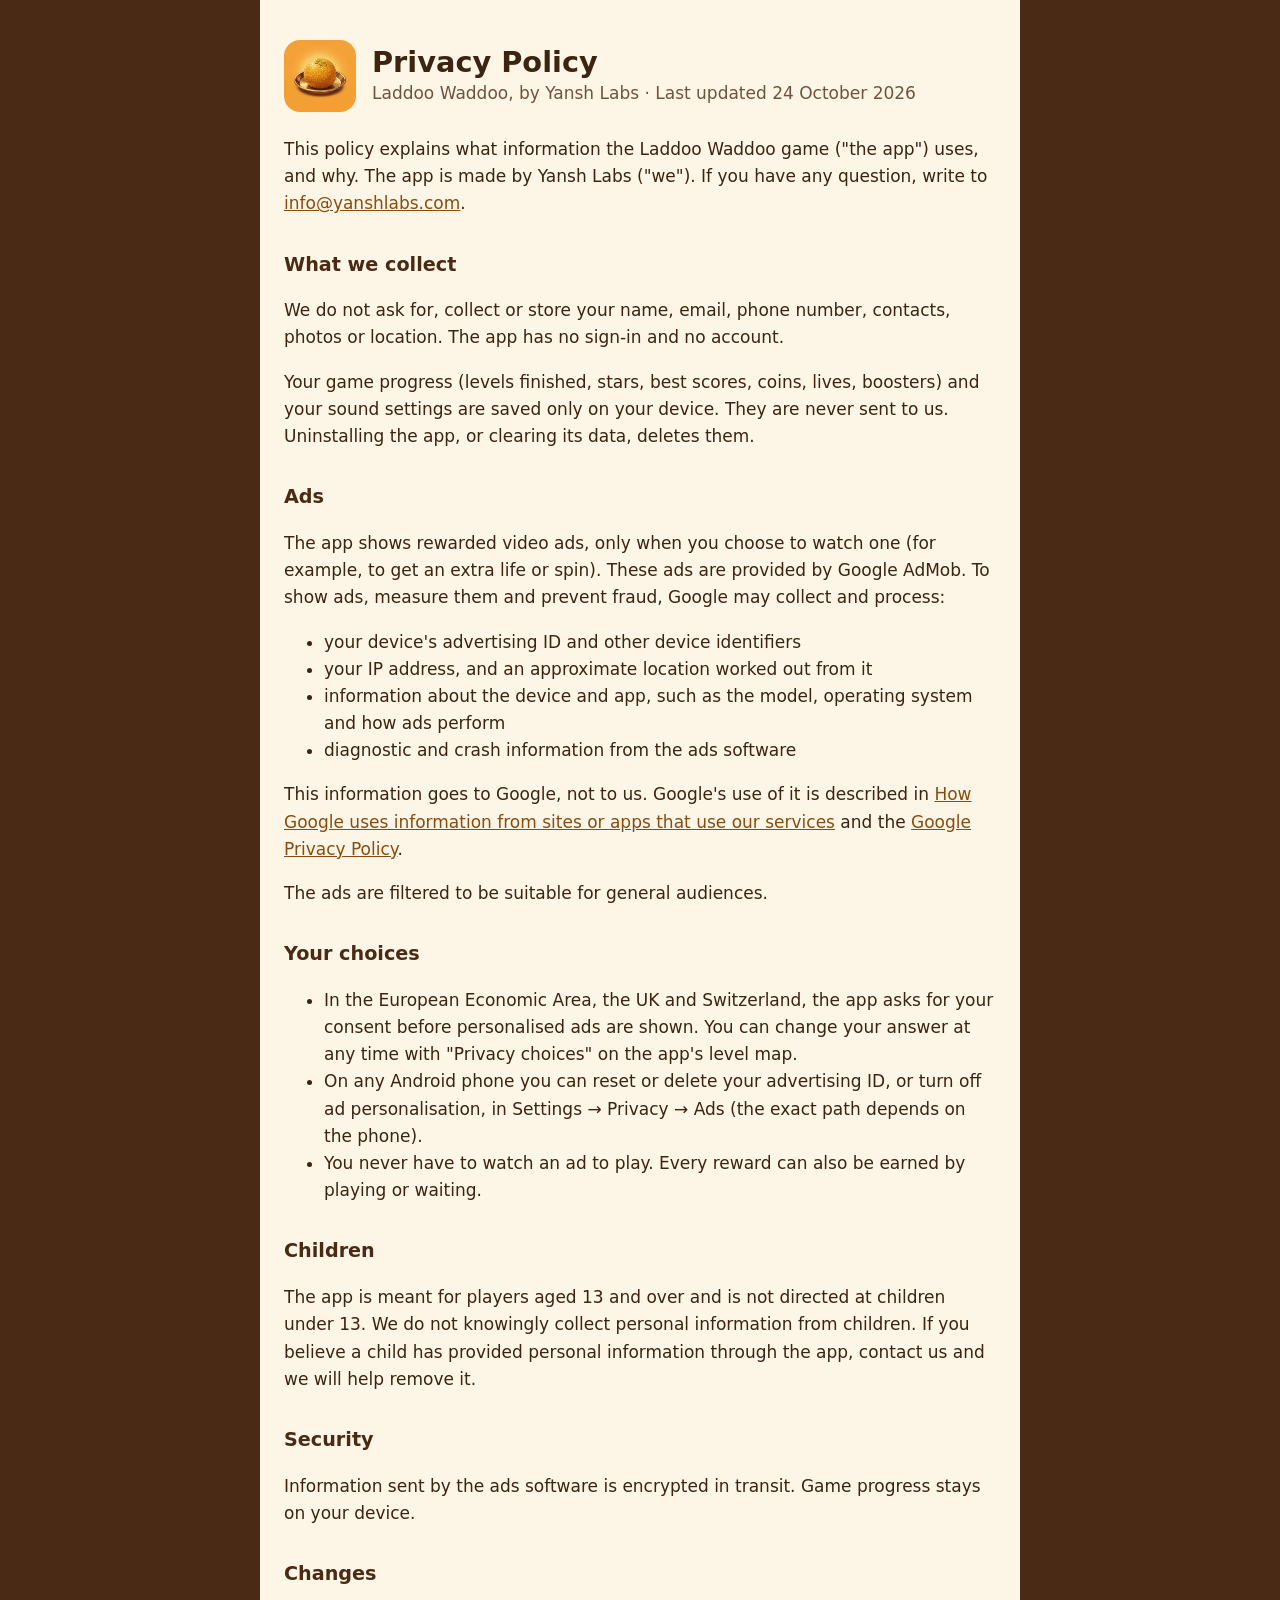
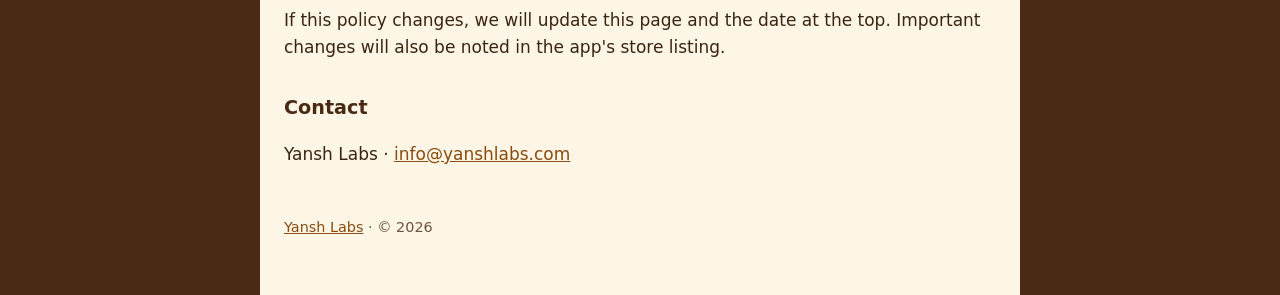
==== privacy.html @ 131f9add "Yansh Labs website: home, privacy policy, app-ads.txt Co-Authored-By: Claude Opus 5.5 <noreply@anthr" ====
<!doctype html>
<html lang="en">
  <head>
    <meta charset="utf-8" />
    <meta name="viewport" content="width=device-width, initial-scale=1" />
    <title>Privacy Policy · Laddoo Waddoo</title>
    <link rel="icon" href="laddoo-waddoo-icon.png" />
    <link rel="stylesheet" href="style.css" />
  </head>
  <body>
    <main>
      <header>
        <img src="laddoo-waddoo-icon.png" alt="" />
        <div>
          <h1>Privacy Policy</h1>
          <p class="sub">Laddoo Waddoo, by Yansh Labs · Last updated 24 October 2026</p>
        </div>
      </header>

      <p>
        This policy explains what information the Laddoo Waddoo game ("the app") uses, and why. The
        app is made by Yansh Labs ("we"). If you have any question, write to
        <a href="mailto:info@yanshlabs.com">info@yanshlabs.com</a>.
      </p>

      <h2>What we collect</h2>
      <p>
        We do not ask for, collect or store your name, email, phone number, contacts, photos or
        location. The app has no sign-in and no account.
      </p>
      <p>
        Your game progress (levels finished, stars, best scores, coins, lives, boosters) and your
        sound settings are saved only on your device. They are never sent to us. Uninstalling the
        app, or clearing its data, deletes them.
      </p>

      <h2>Ads</h2>
      <p>
        The app shows rewarded video ads, only when you choose to watch one (for example, to get an
        extra life or spin). These ads are provided by Google AdMob. To show ads, measure them and
        prevent fraud, Google may collect and process:
      </p>
      <ul>
        <li>your device's advertising ID and other device identifiers</li>
        <li>your IP address, and an approximate location worked out from it</li>
        <li>information about the device and app, such as the model, operating system and how ads perform</li>
        <li>diagnostic and crash information from the ads software</li>
      </ul>
      <p>
        This information goes to Google, not to us. Google's use of it is described in
        <a href="https://policies.google.com/technologies/partner-sites">How Google uses information from sites or apps that use our services</a>
        and the <a href="https://policies.google.com/privacy">Google Privacy Policy</a>.
      </p>
      <p>
        The ads are filtered to be suitable for general audiences.
      </p>

      <h2>Your choices</h2>
      <ul>
        <li>
          In the European Economic Area, the UK and Switzerland, the app asks for your consent
          before personalised ads are shown. You can change your answer at any time with
          "Privacy choices" on the app's level map.
        </li>
        <li>
          On any Android phone you can reset or delete your advertising ID, or turn off ad
          personalisation, in Settings → Privacy → Ads (the exact path depends on the phone).
        </li>
        <li>You never have to watch an ad to play. Every reward can also be earned by playing or waiting.</li>
      </ul>

      <h2>Children</h2>
      <p>
        The app is meant for players aged 13 and over and is not directed at children under 13. We
        do not knowingly collect personal information from children. If you believe a child has
        provided personal information through the app, contact us and we will help remove it.
      </p>

      <h2>Security</h2>
      <p>
        Information sent by the ads software is encrypted in transit. Game progress stays on your
        device.
      </p>

      <h2>Changes</h2>
      <p>
        If this policy changes, we will update this page and the date at the top. Important changes
        will also be noted in the app's store listing.
      </p>

      <h2>Contact</h2>
      <p>
        Yansh Labs · <a href="mailto:info@yanshlabs.com">info@yanshlabs.com</a>
      </p>

      <footer><a href="index.html">Yansh Labs</a> · © 2026</footer>
    </main>
  </body>
</html>
---- style.css ----
:root {
  --ink: #3b2412;
  --muted: #6e5440;
  --paper: #fdf6e6;
  --gold: #b8862b;
  --wood: #4a2a14;
}
* { box-sizing: border-box; }
body {
  margin: 0;
  font: 17px/1.6 system-ui, -apple-system, 'Segoe UI', Roboto, sans-serif;
  color: var(--ink);
  background: var(--wood);
}
main {
  max-width: 760px;
  margin: 0 auto;
  padding: 40px 24px 56px;
  background: var(--paper);
  min-height: 100vh;
}
header { display: flex; align-items: center; gap: 16px; margin-bottom: 24px; }
header img { width: 72px; height: 72px; border-radius: 16px; }
h1 { margin: 0; font-size: 1.8rem; line-height: 1.2; }
h2 { margin: 32px 0 8px; font-size: 1.2rem; color: var(--wood); }
a { color: #8a4b0e; }
.sub { margin: 0; color: var(--muted); }
.button {
  display: inline-block;
  padding: 12px 22px;
  border-radius: 999px;
  background: var(--gold);
  color: #fff;
  font-weight: 700;
  text-decoration: none;
}
footer { margin-top: 48px; font-size: 0.9rem; color: var(--muted); }
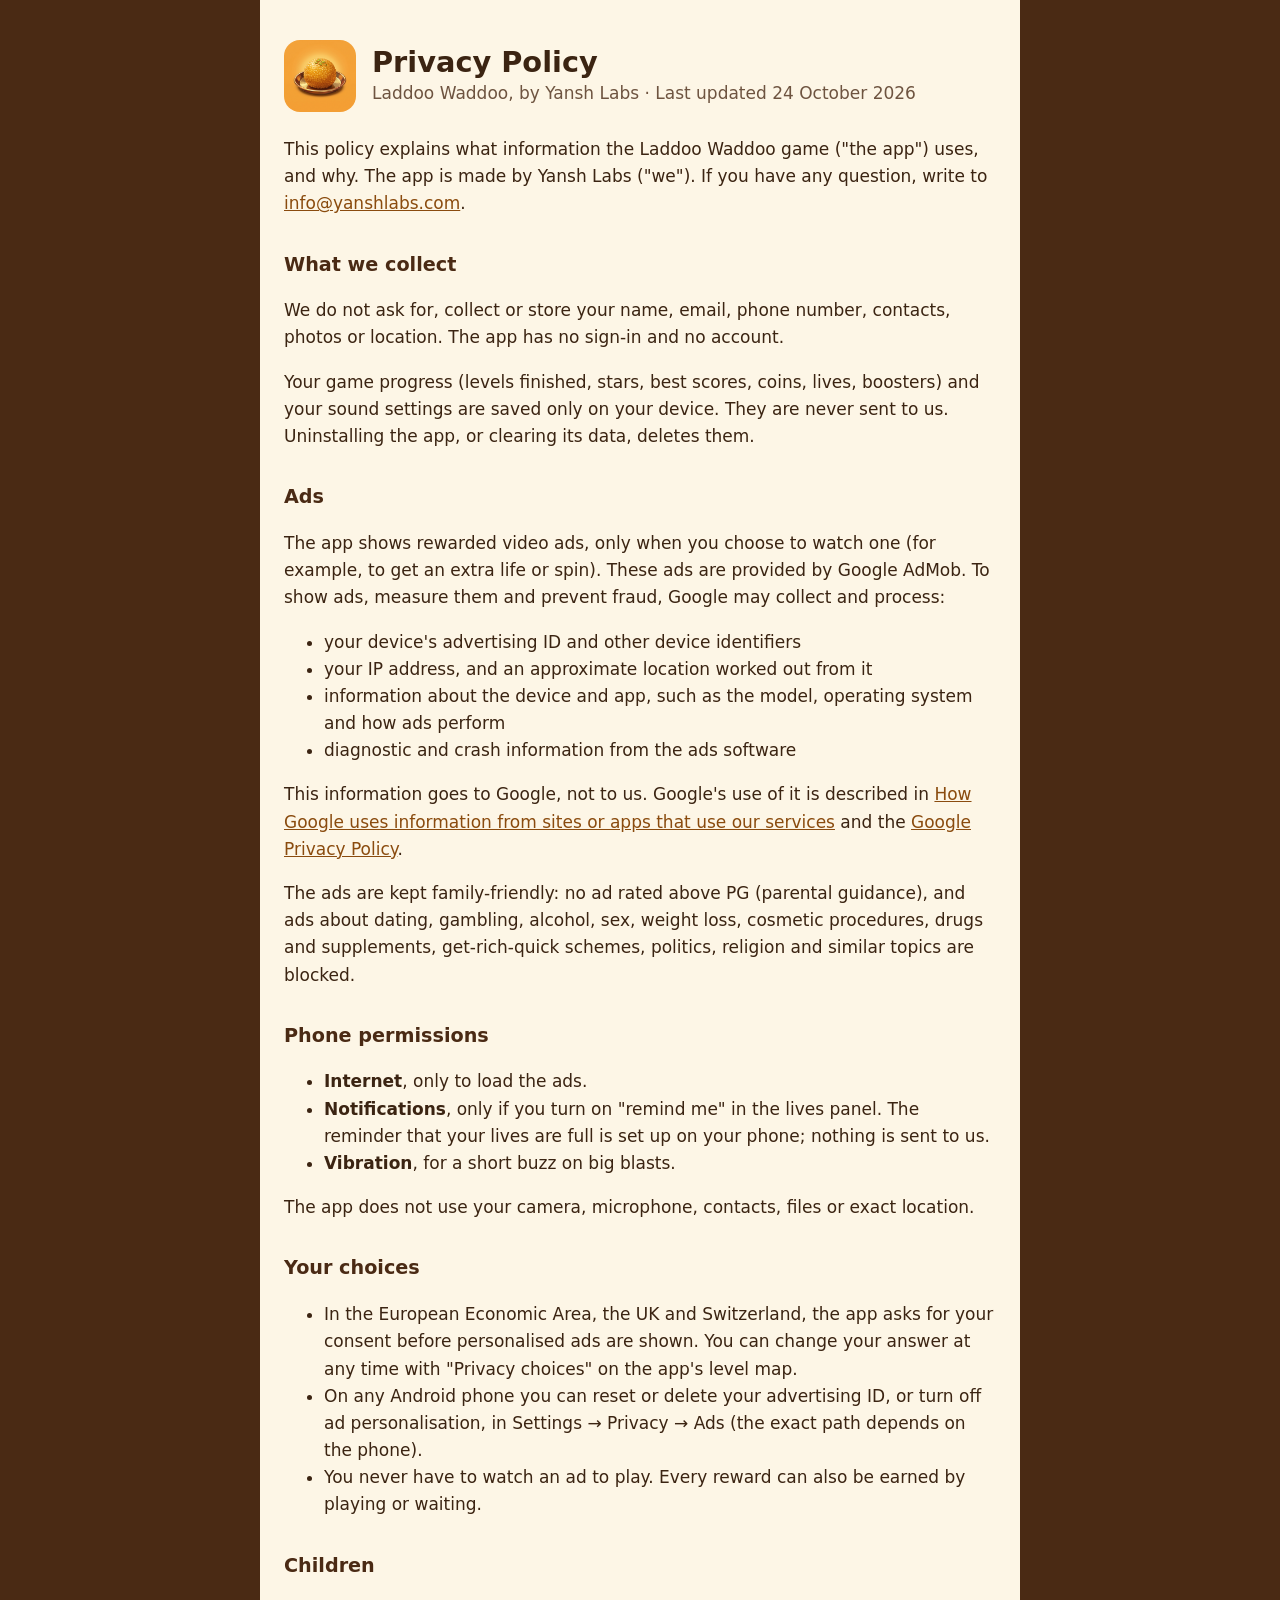
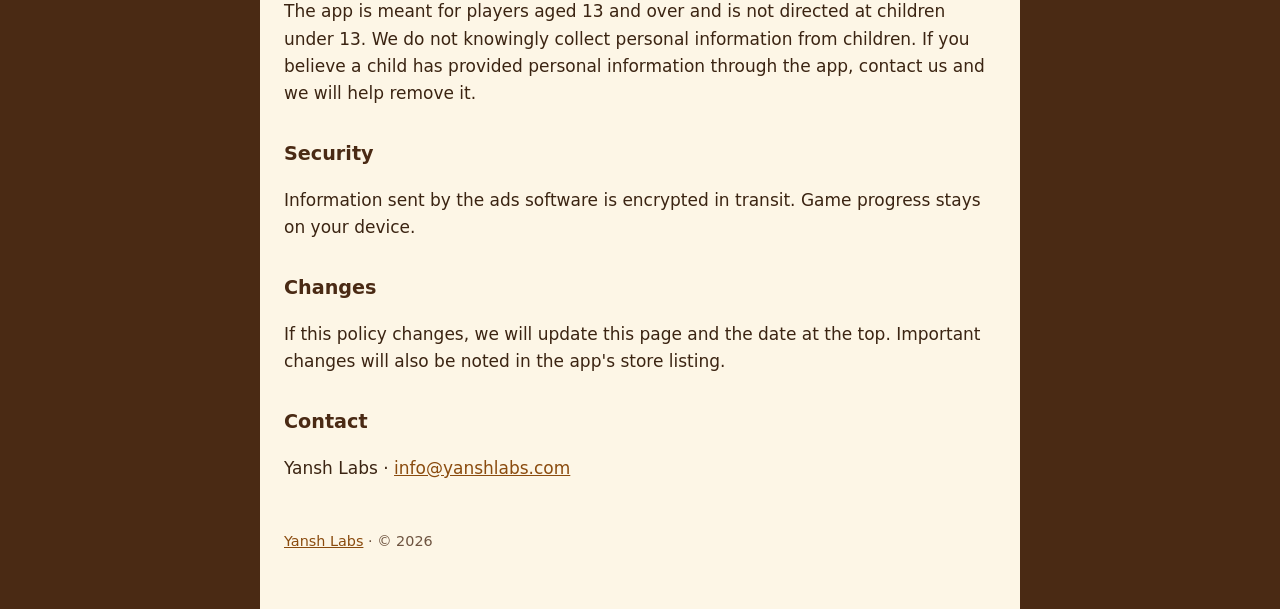
==== commit de1c3155: "Privacy policy: PG ads, blocked topics, phone permissions Co-Authored-By: Claude Opus 5.5 <noreply@a" ====
--- a/privacy.html
+++ b/privacy.html
@@ -52,8 +52,21 @@
         and the <a href="https://policies.google.com/privacy">Google Privacy Policy</a>.
       </p>
       <p>
-        The ads are filtered to be suitable for general audiences.
+        The ads are kept family-friendly: no ad rated above PG (parental guidance), and ads about
+        dating, gambling, alcohol, sex, weight loss, cosmetic procedures, drugs and supplements,
+        get-rich-quick schemes, politics, religion and similar topics are blocked.
       </p>
+
+      <h2>Phone permissions</h2>
+      <ul>
+        <li><strong>Internet</strong>, only to load the ads.</li>
+        <li>
+          <strong>Notifications</strong>, only if you turn on "remind me" in the lives panel. The
+          reminder that your lives are full is set up on your phone; nothing is sent to us.
+        </li>
+        <li><strong>Vibration</strong>, for a short buzz on big blasts.</li>
+      </ul>
+      <p>The app does not use your camera, microphone, contacts, files or exact location.</p>
 
       <h2>Your choices</h2>
       <ul>
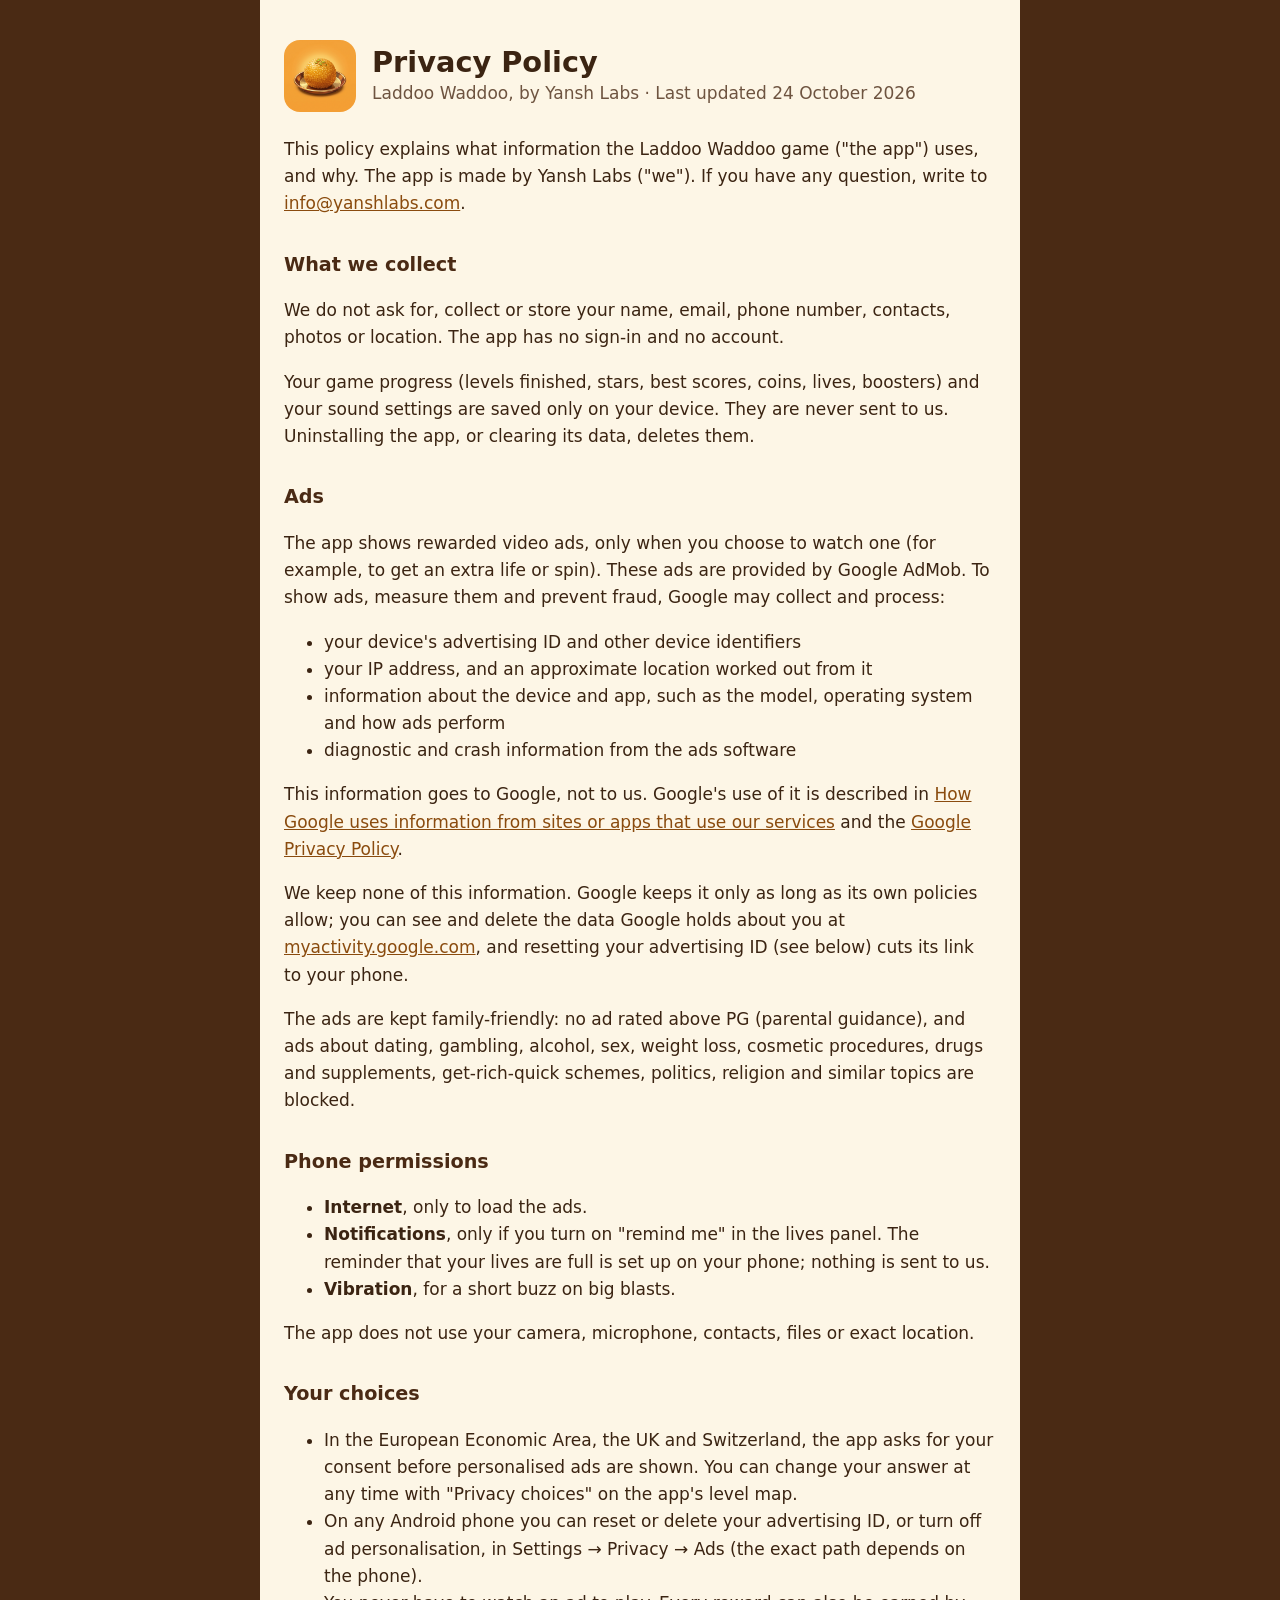
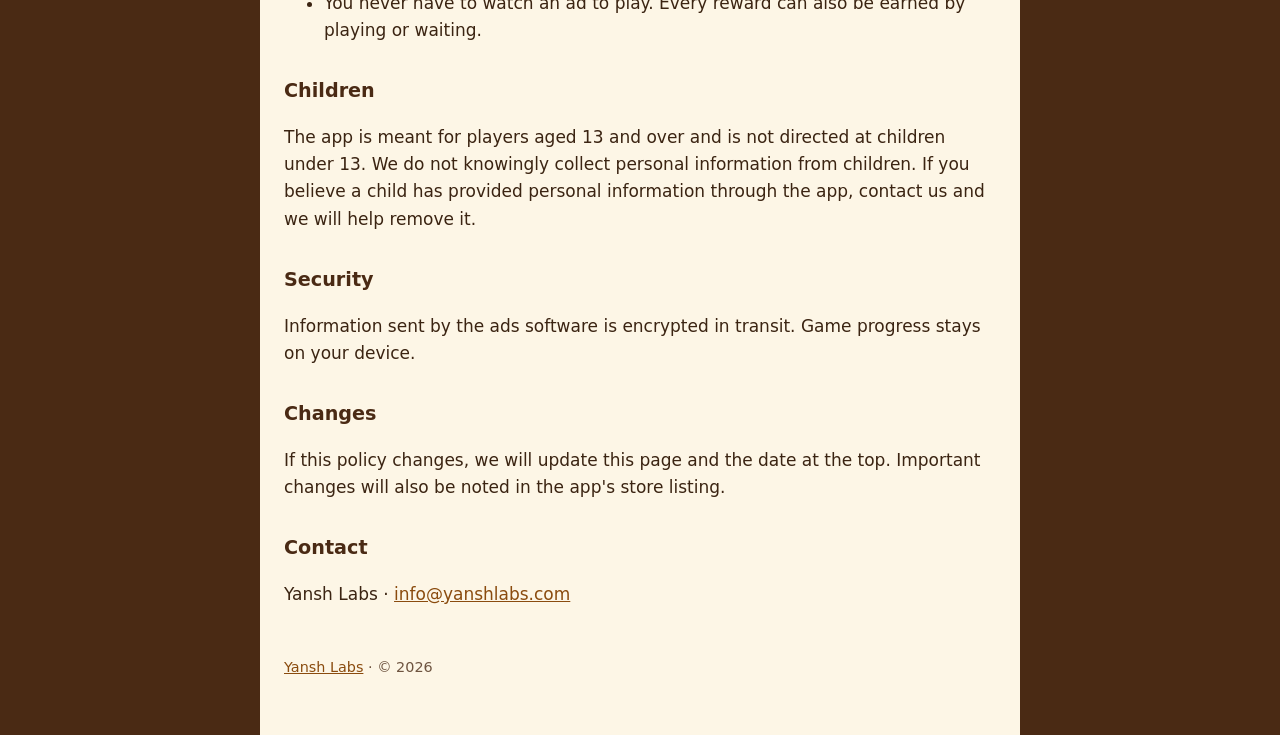
==== commit e966011f: "Privacy: how long data is kept; home page: 200 levels" ====
--- a/privacy.html
+++ b/privacy.html
@@ -50,6 +50,12 @@
         This information goes to Google, not to us. Google's use of it is described in
         <a href="https://policies.google.com/technologies/partner-sites">How Google uses information from sites or apps that use our services</a>
         and the <a href="https://policies.google.com/privacy">Google Privacy Policy</a>.
+      </p>
+      <p>
+        We keep none of this information. Google keeps it only as long as its own policies allow;
+        you can see and delete the data Google holds about you at
+        <a href="https://myactivity.google.com">myactivity.google.com</a>, and resetting your
+        advertising ID (see below) cuts its link to your phone.
       </p>
       <p>
         The ads are kept family-friendly: no ad rated above PG (parental guidance), and ads about
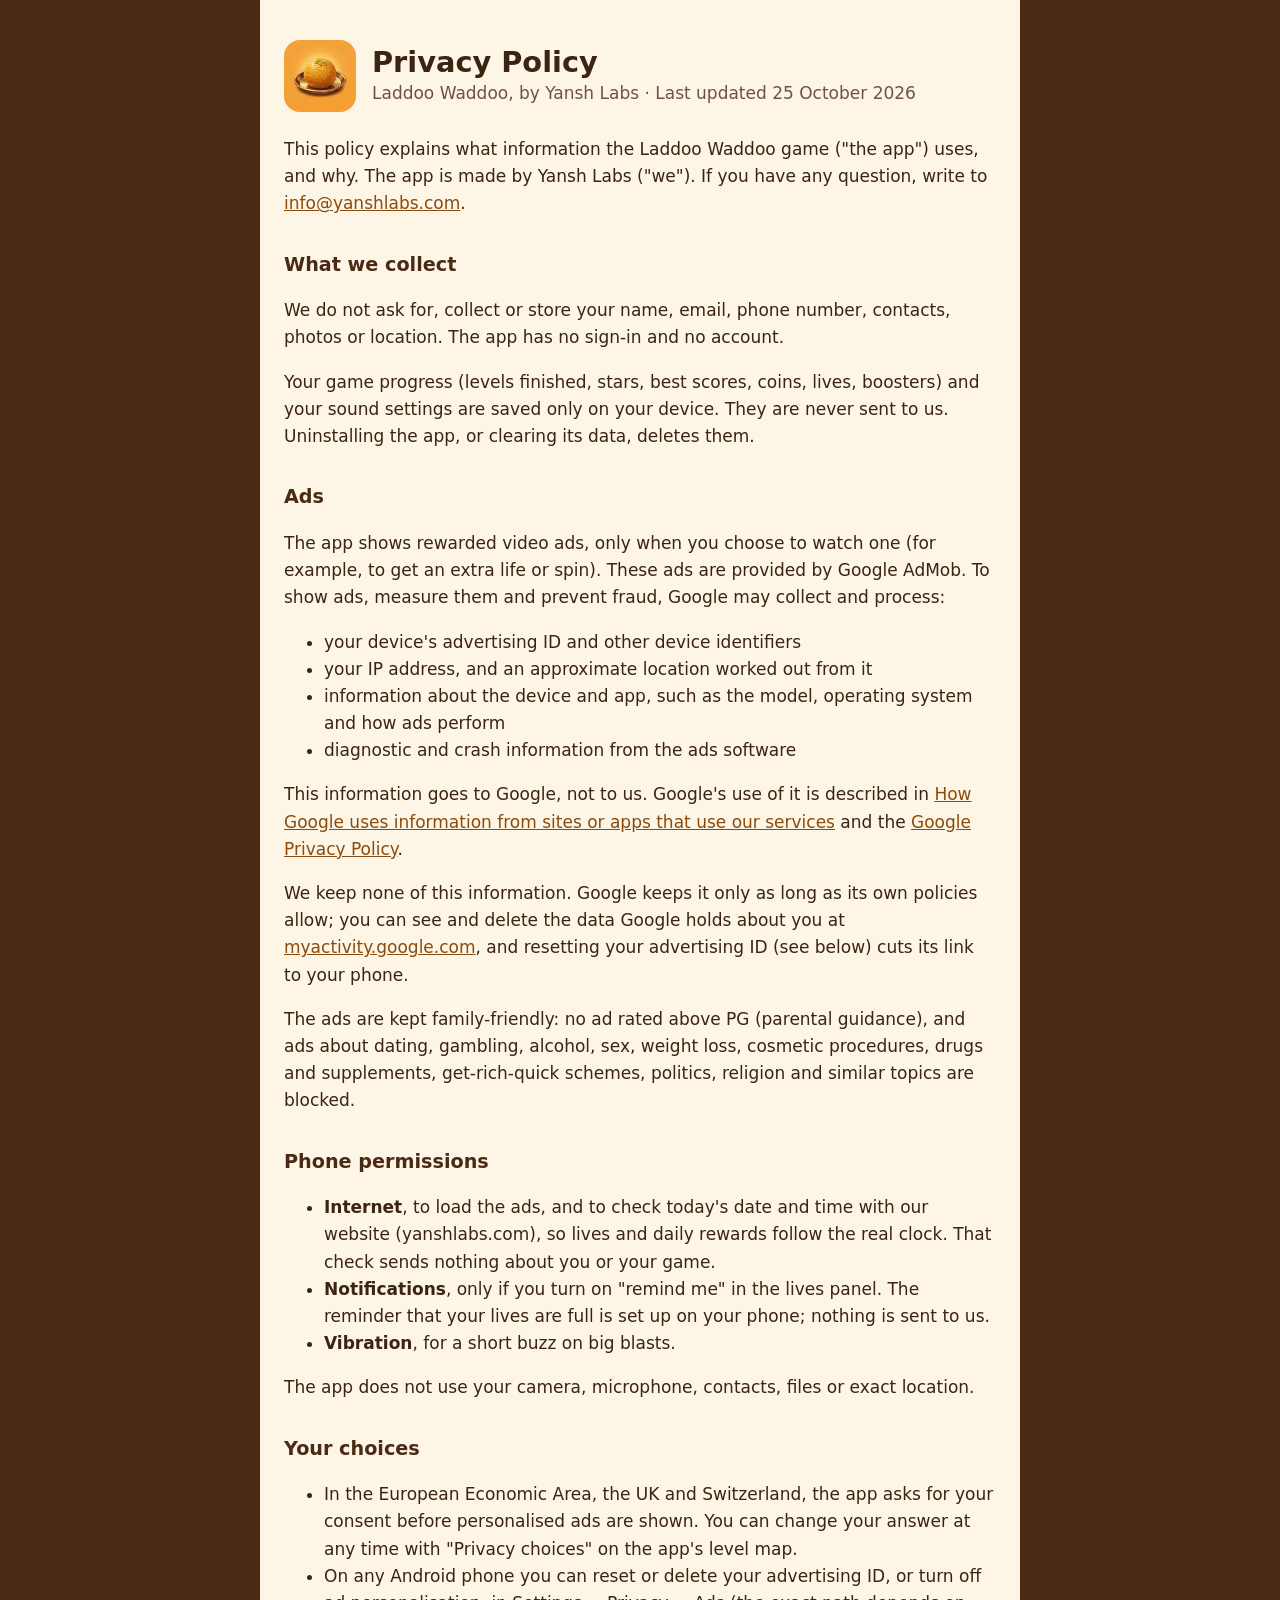
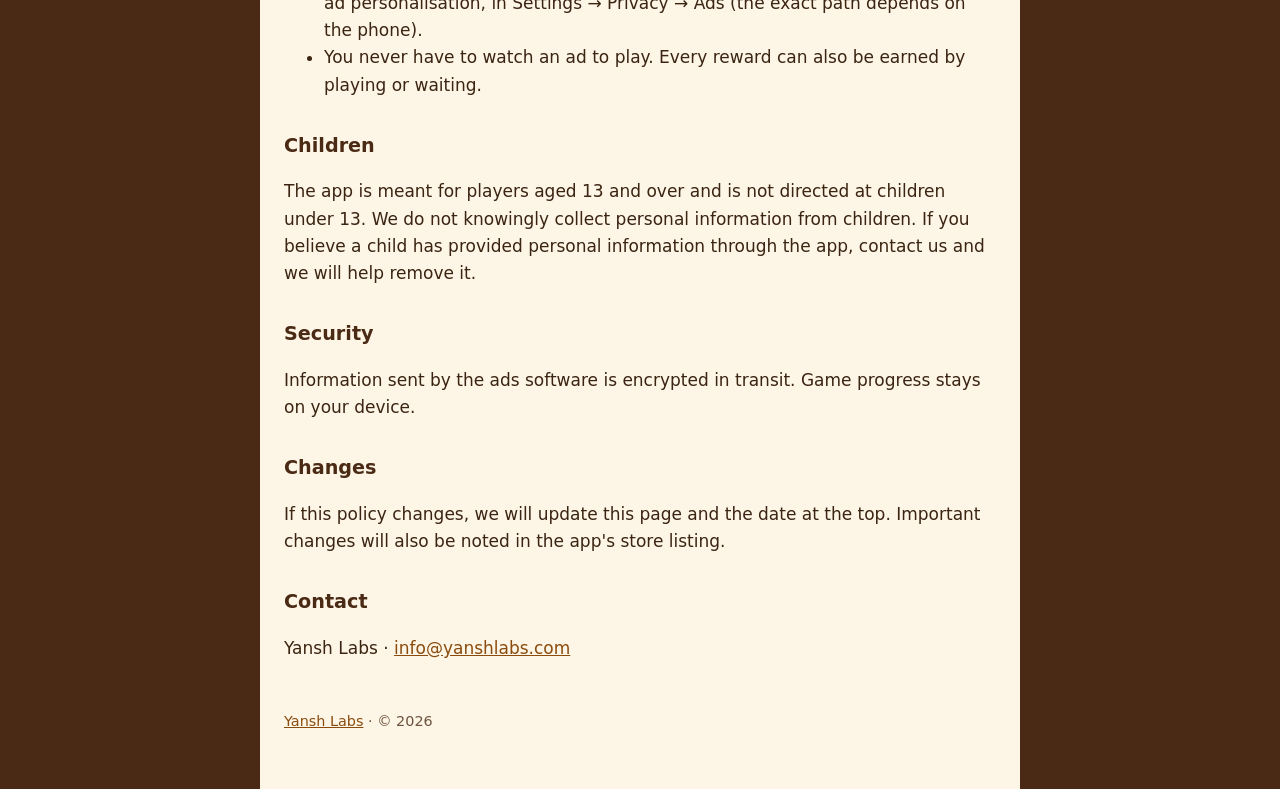
==== commit ef3914fb: "Privacy: the app checks today's date with our website Co-Authored-By: Claude Opus 5.5 <noreply@anthr" ====
--- a/privacy.html
+++ b/privacy.html
@@ -13,7 +13,7 @@
         <img src="laddoo-waddoo-icon.png" alt="" />
         <div>
           <h1>Privacy Policy</h1>
-          <p class="sub">Laddoo Waddoo, by Yansh Labs · Last updated 24 October 2026</p>
+          <p class="sub">Laddoo Waddoo, by Yansh Labs · Last updated 25 October 2026</p>
         </div>
       </header>
 
@@ -65,7 +65,11 @@
 
       <h2>Phone permissions</h2>
       <ul>
-        <li><strong>Internet</strong>, only to load the ads.</li>
+        <li>
+          <strong>Internet</strong>, to load the ads, and to check today's date and time with our
+          website (yanshlabs.com), so lives and daily rewards follow the real clock. That check
+          sends nothing about you or your game.
+        </li>
         <li>
           <strong>Notifications</strong>, only if you turn on "remind me" in the lives panel. The
           reminder that your lives are full is set up on your phone; nothing is sent to us.
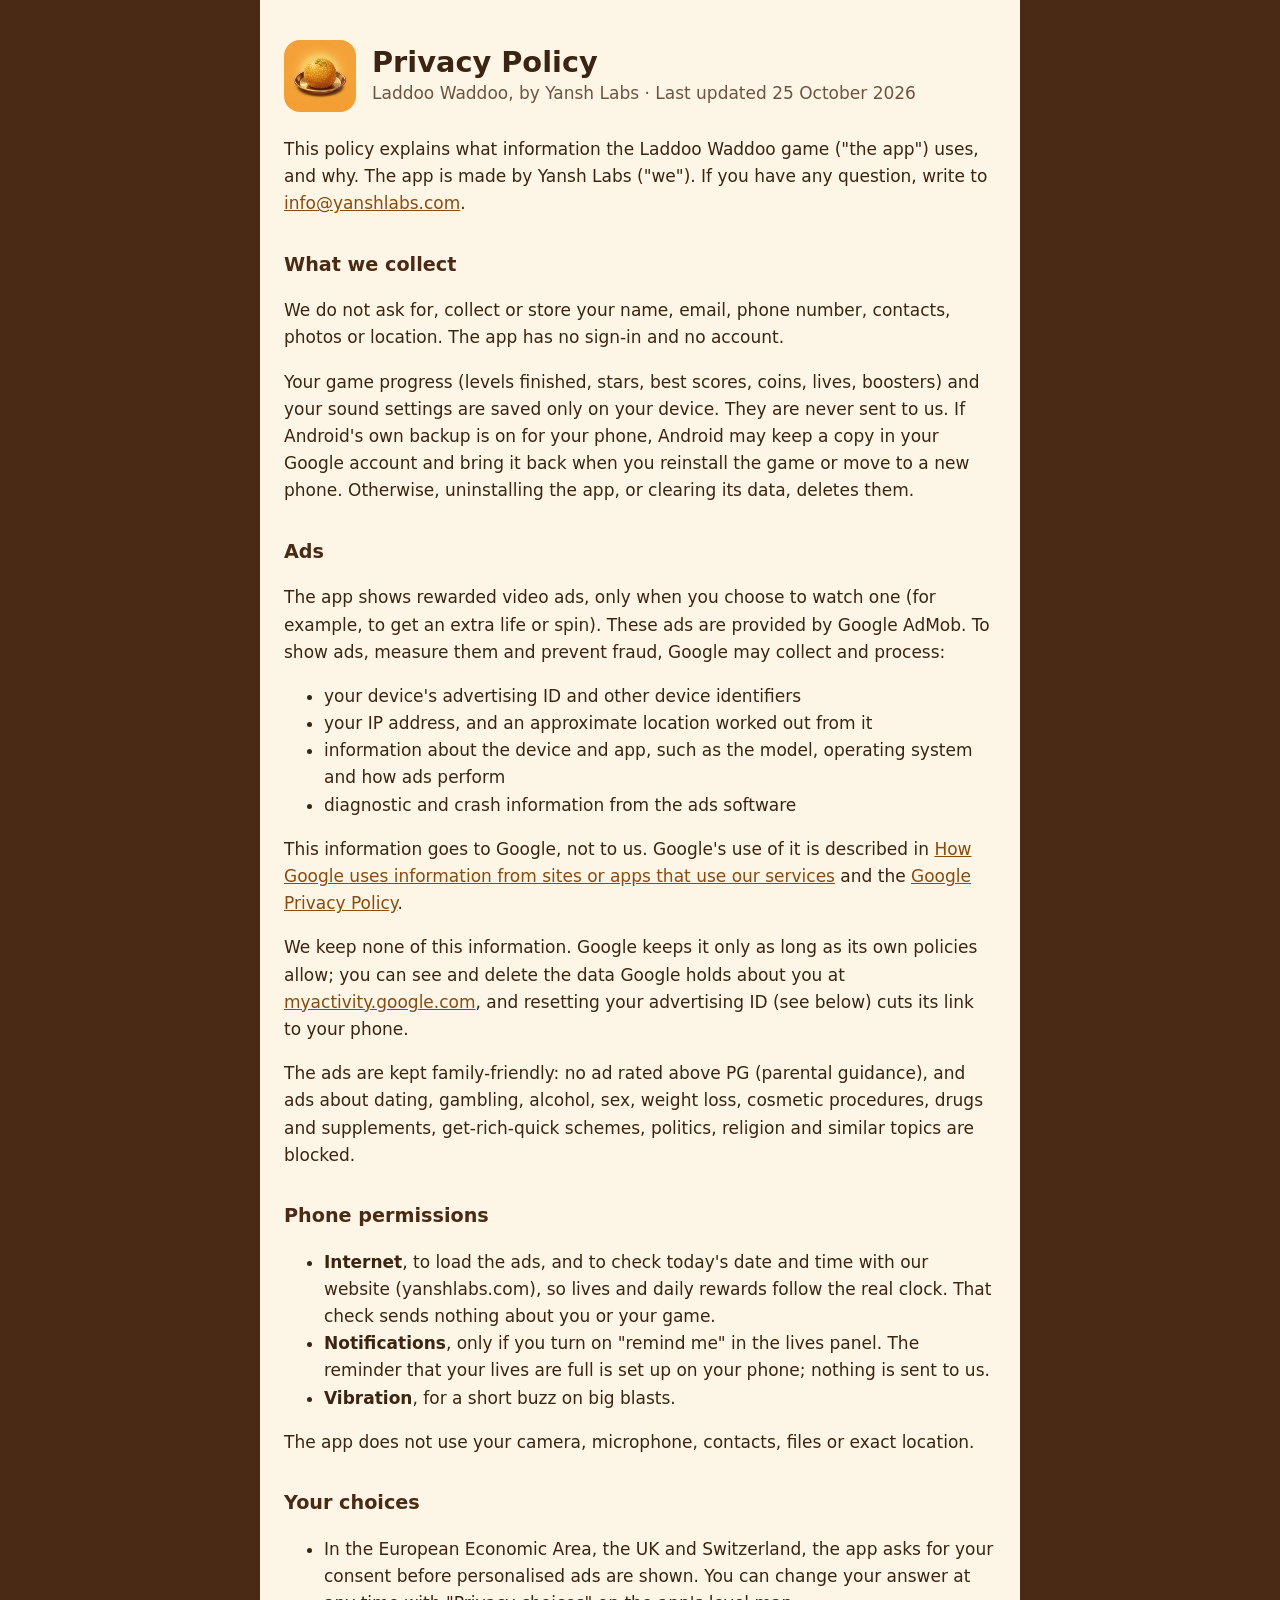
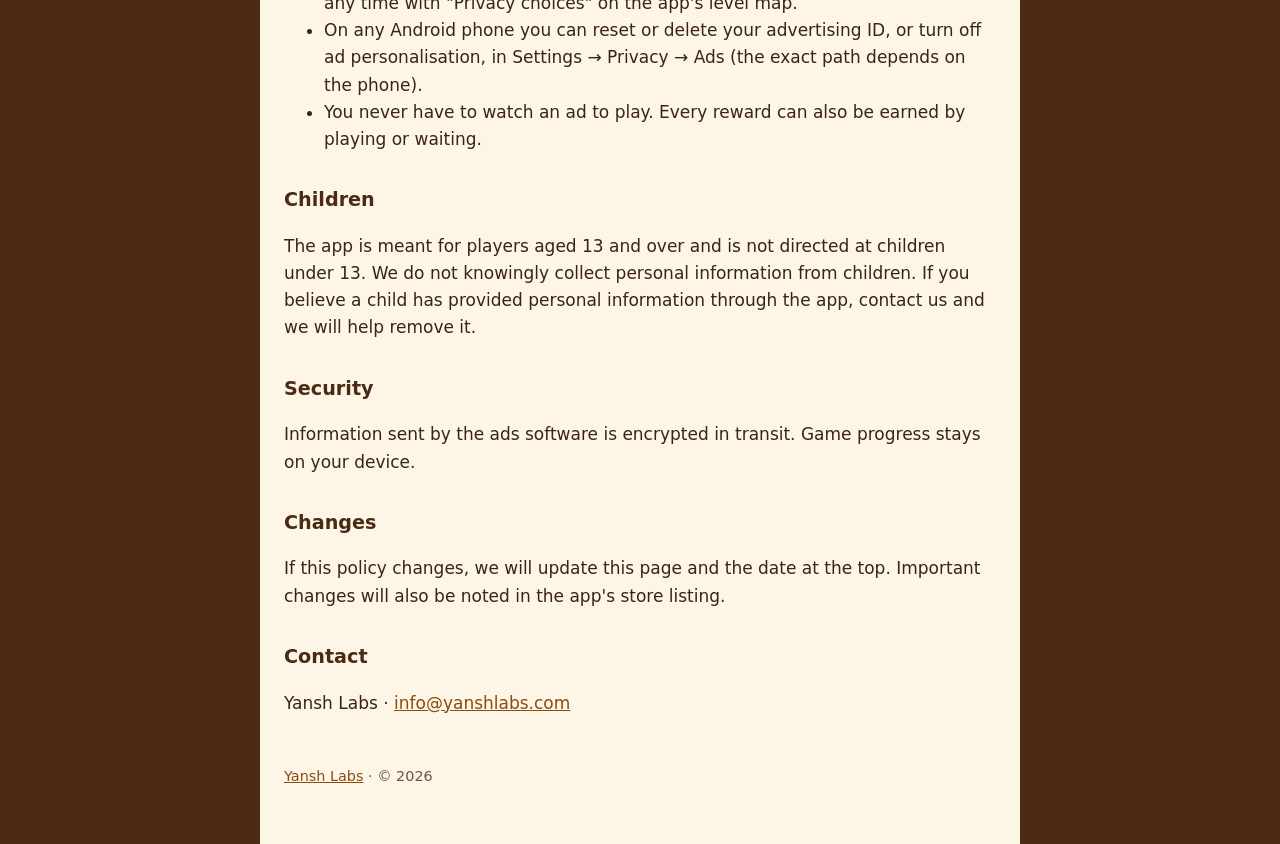
==== commit bb344080: "Privacy: Android's own backup may keep a copy of progress Co-Authored-By: Claude Opus 5.5 <noreply@a" ====
--- a/privacy.html
+++ b/privacy.html
@@ -30,8 +30,10 @@
       </p>
       <p>
         Your game progress (levels finished, stars, best scores, coins, lives, boosters) and your
-        sound settings are saved only on your device. They are never sent to us. Uninstalling the
-        app, or clearing its data, deletes them.
+        sound settings are saved only on your device. They are never sent to us. If Android's own
+        backup is on for your phone, Android may keep a copy in your Google account and bring it
+        back when you reinstall the game or move to a new phone. Otherwise, uninstalling the app,
+        or clearing its data, deletes them.
       </p>
 
       <h2>Ads</h2>
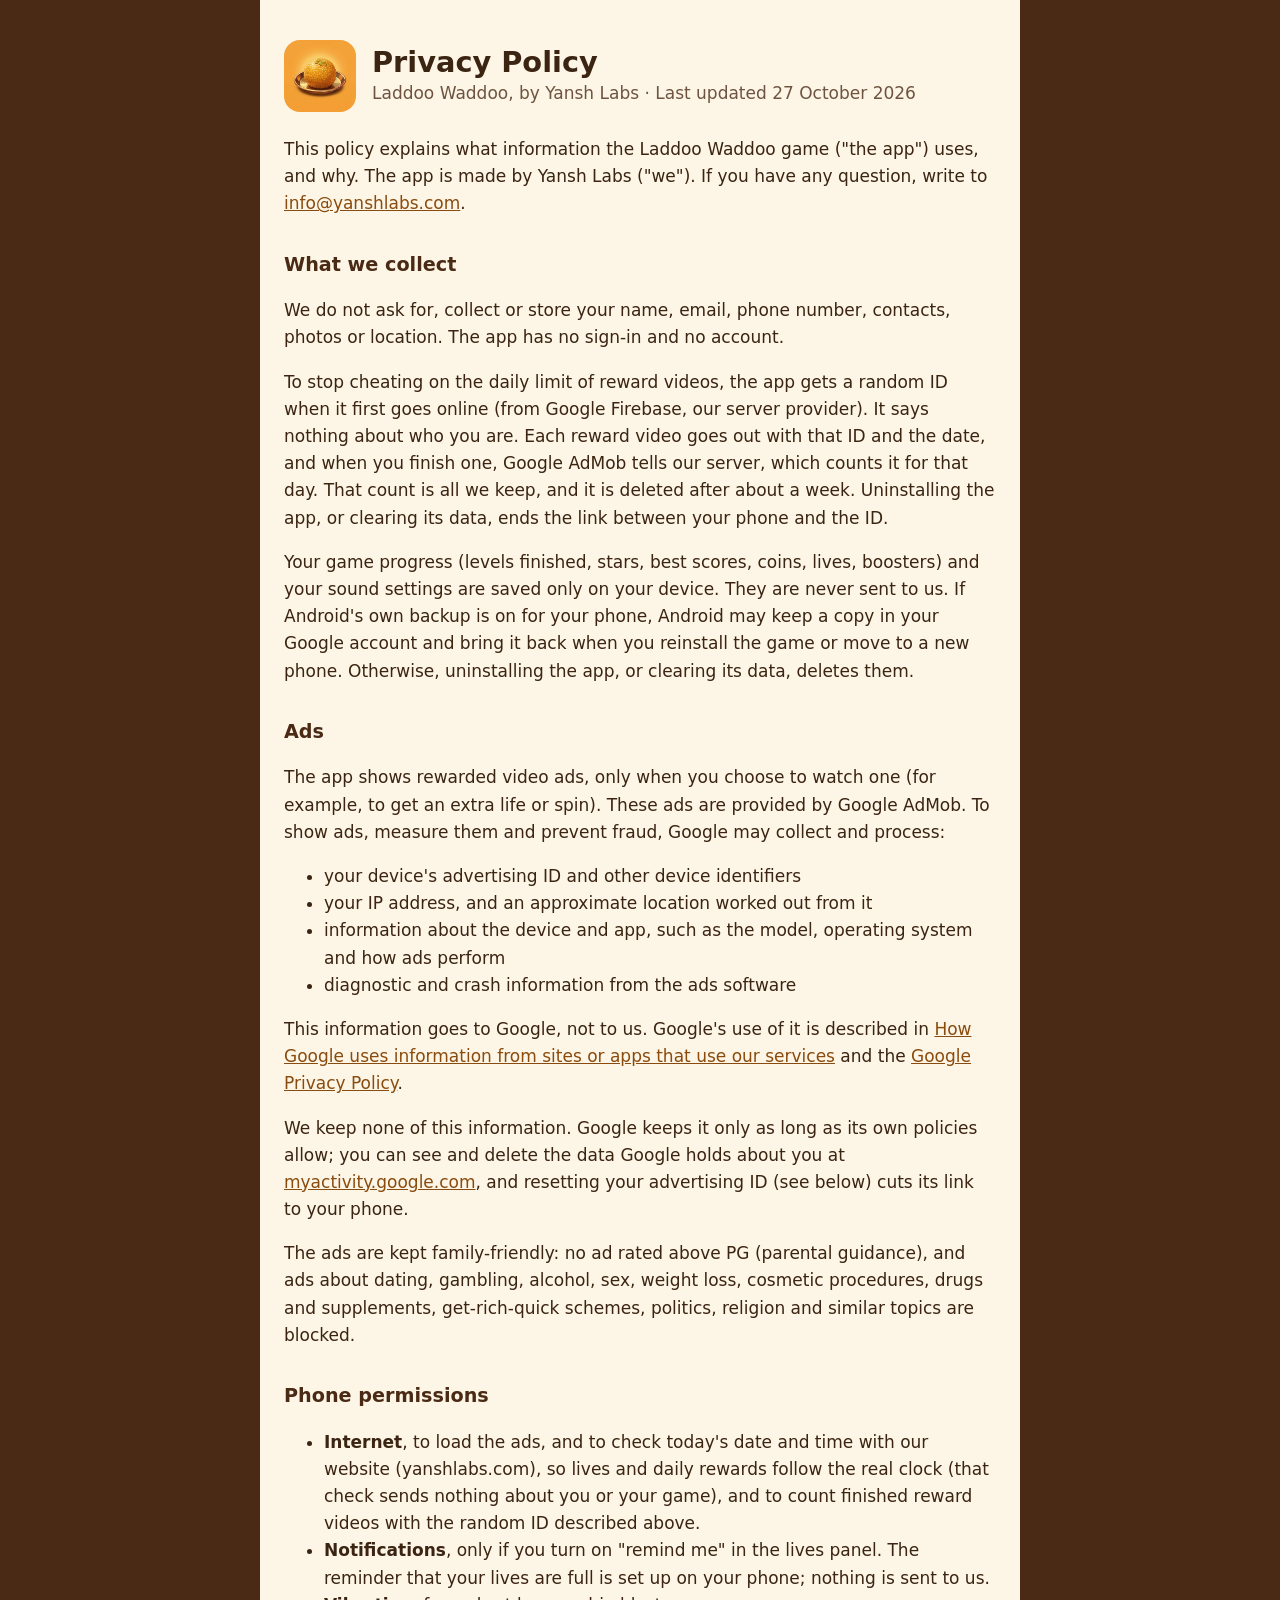
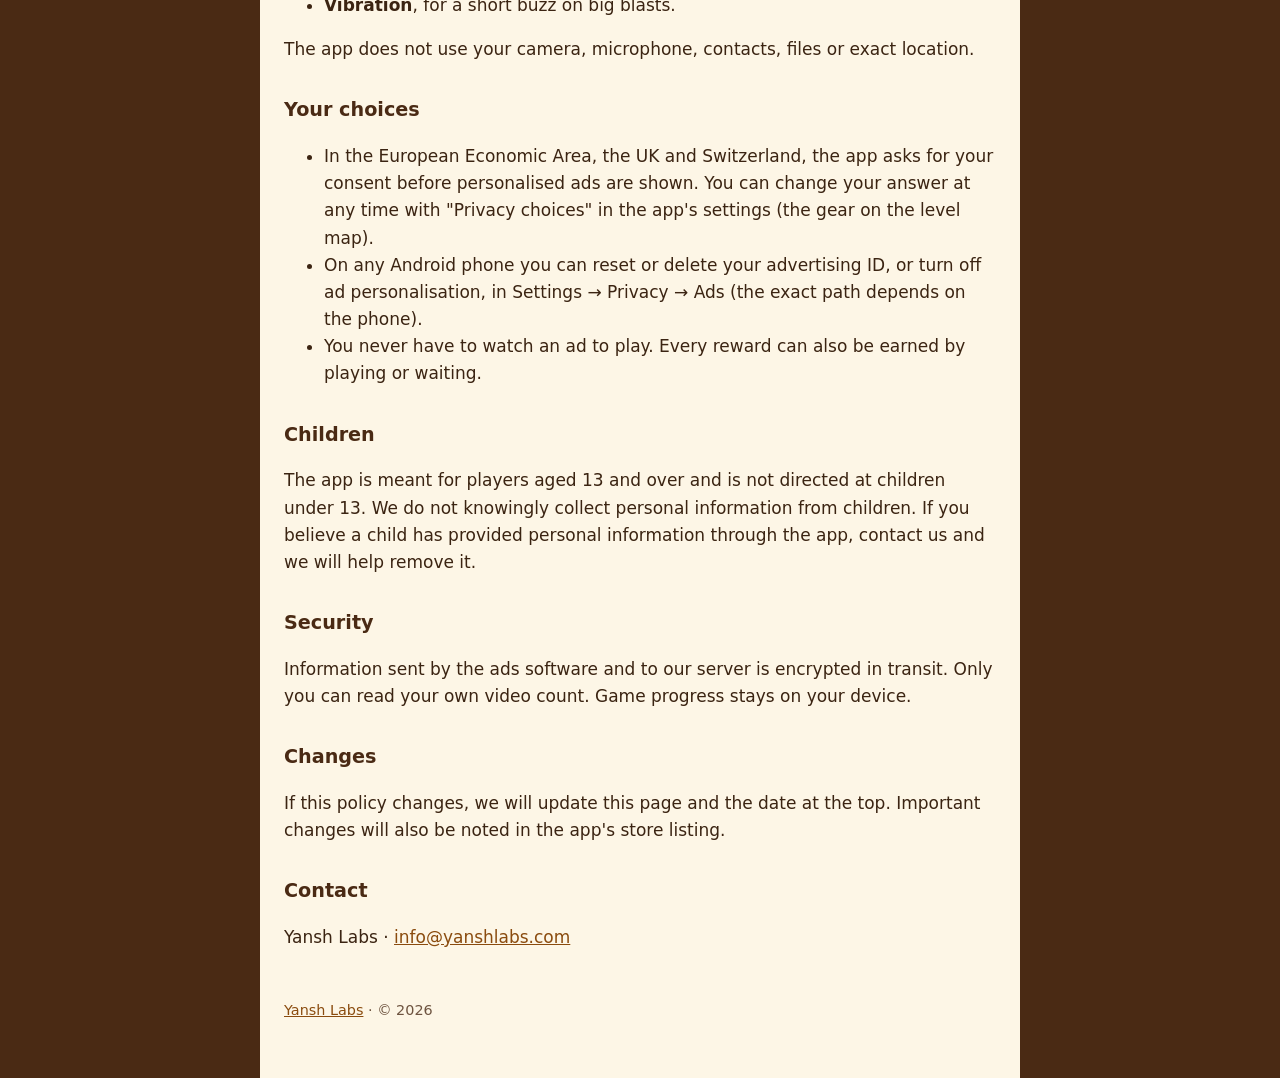
==== commit 2412603a: "Privacy: the random ID and the count of finished videos (deleted after a week); Privacy choices are " ====
--- a/privacy.html
+++ b/privacy.html
@@ -13,7 +13,7 @@
         <img src="laddoo-waddoo-icon.png" alt="" />
         <div>
           <h1>Privacy Policy</h1>
-          <p class="sub">Laddoo Waddoo, by Yansh Labs · Last updated 25 October 2026</p>
+          <p class="sub">Laddoo Waddoo, by Yansh Labs · Last updated 27 October 2026</p>
         </div>
       </header>
 
@@ -27,6 +27,14 @@
       <p>
         We do not ask for, collect or store your name, email, phone number, contacts, photos or
         location. The app has no sign-in and no account.
+      </p>
+      <p>
+        To stop cheating on the daily limit of reward videos, the app gets a random ID when it first
+        goes online (from Google Firebase, our server provider). It says nothing about who you are.
+        Each reward video goes out with that ID and the date, and when you finish one, Google AdMob
+        tells our server, which counts it for that day. That count is all we keep, and it is
+        deleted after about a week. Uninstalling the app, or clearing its data, ends the link
+        between your phone and the ID.
       </p>
       <p>
         Your game progress (levels finished, stars, best scores, coins, lives, boosters) and your
@@ -69,8 +77,9 @@
       <ul>
         <li>
           <strong>Internet</strong>, to load the ads, and to check today's date and time with our
-          website (yanshlabs.com), so lives and daily rewards follow the real clock. That check
-          sends nothing about you or your game.
+          website (yanshlabs.com), so lives and daily rewards follow the real clock (that check
+          sends nothing about you or your game), and to count finished reward videos with the
+          random ID described above.
         </li>
         <li>
           <strong>Notifications</strong>, only if you turn on "remind me" in the lives panel. The
@@ -85,7 +94,7 @@
         <li>
           In the European Economic Area, the UK and Switzerland, the app asks for your consent
           before personalised ads are shown. You can change your answer at any time with
-          "Privacy choices" on the app's level map.
+          "Privacy choices" in the app's settings (the gear on the level map).
         </li>
         <li>
           On any Android phone you can reset or delete your advertising ID, or turn off ad
@@ -103,8 +112,8 @@
 
       <h2>Security</h2>
       <p>
-        Information sent by the ads software is encrypted in transit. Game progress stays on your
-        device.
+        Information sent by the ads software and to our server is encrypted in transit. Only you
+        can read your own video count. Game progress stays on your device.
       </p>
 
       <h2>Changes</h2>
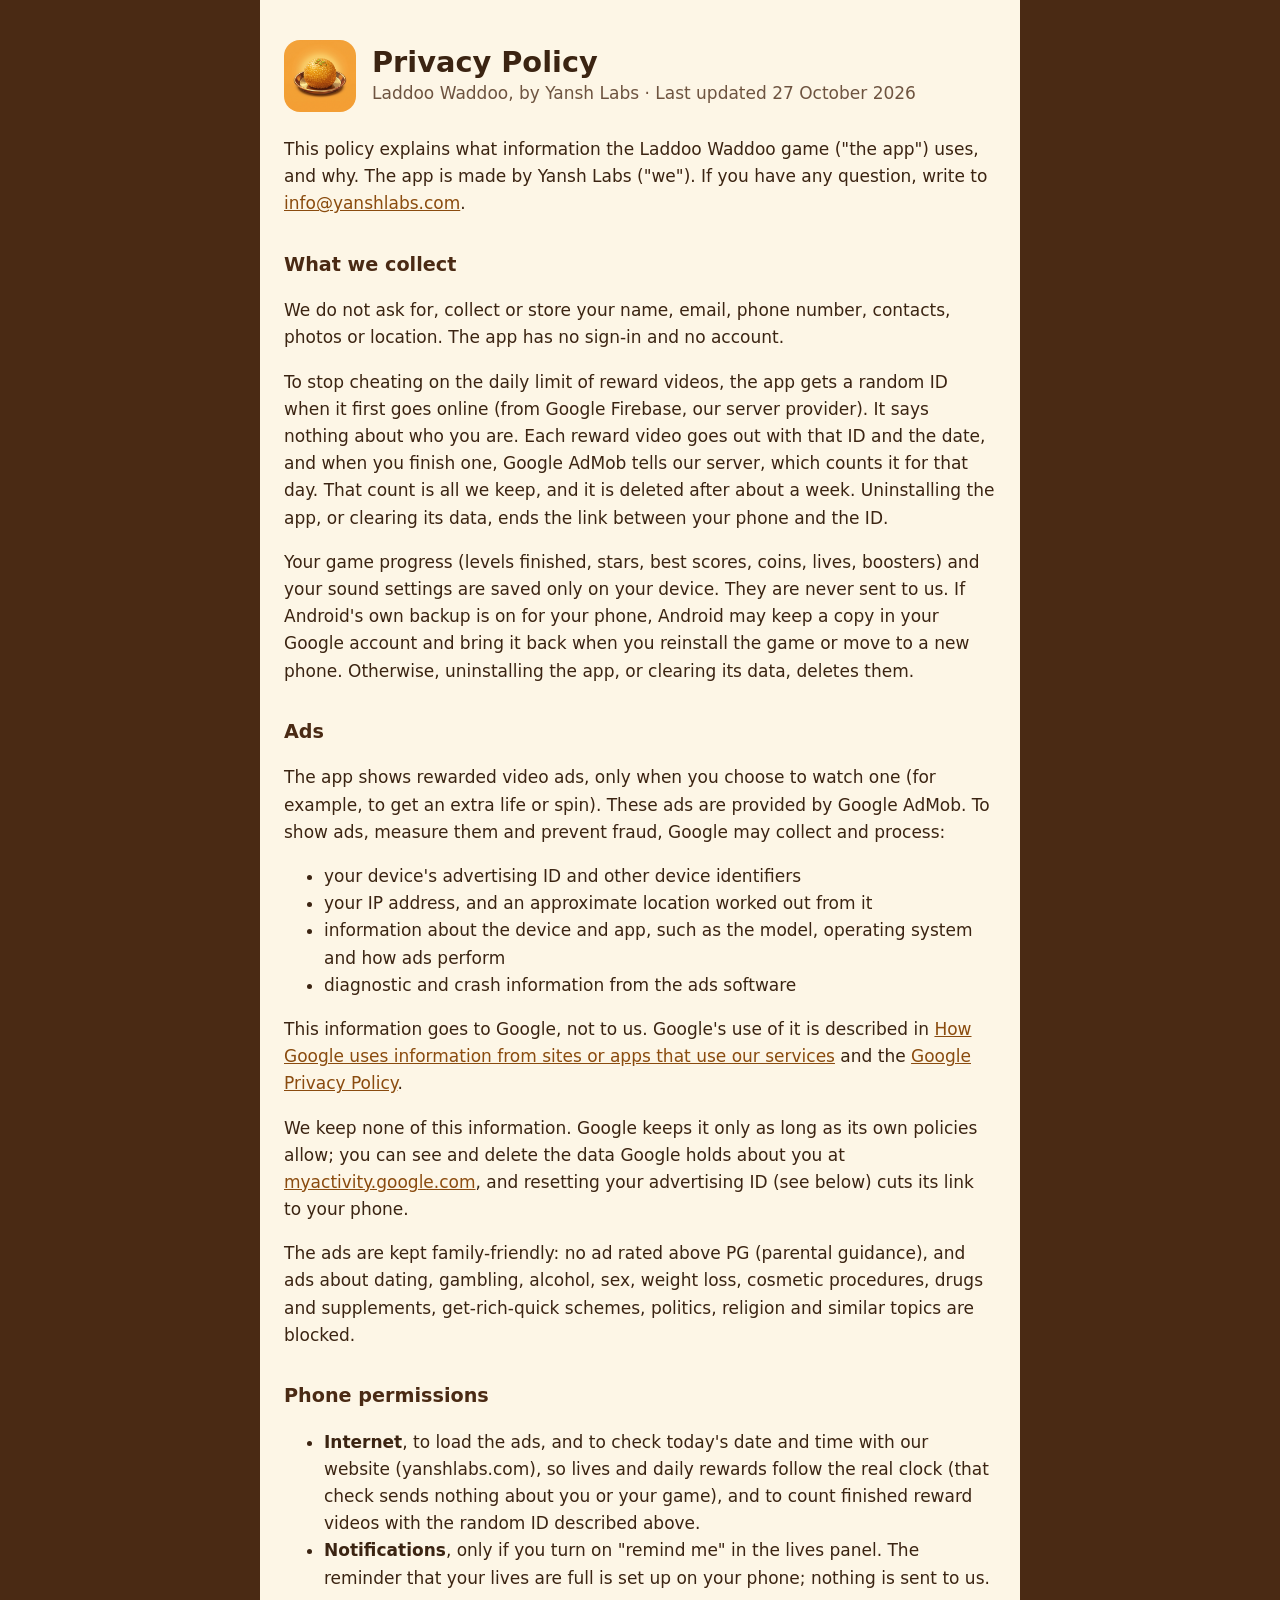
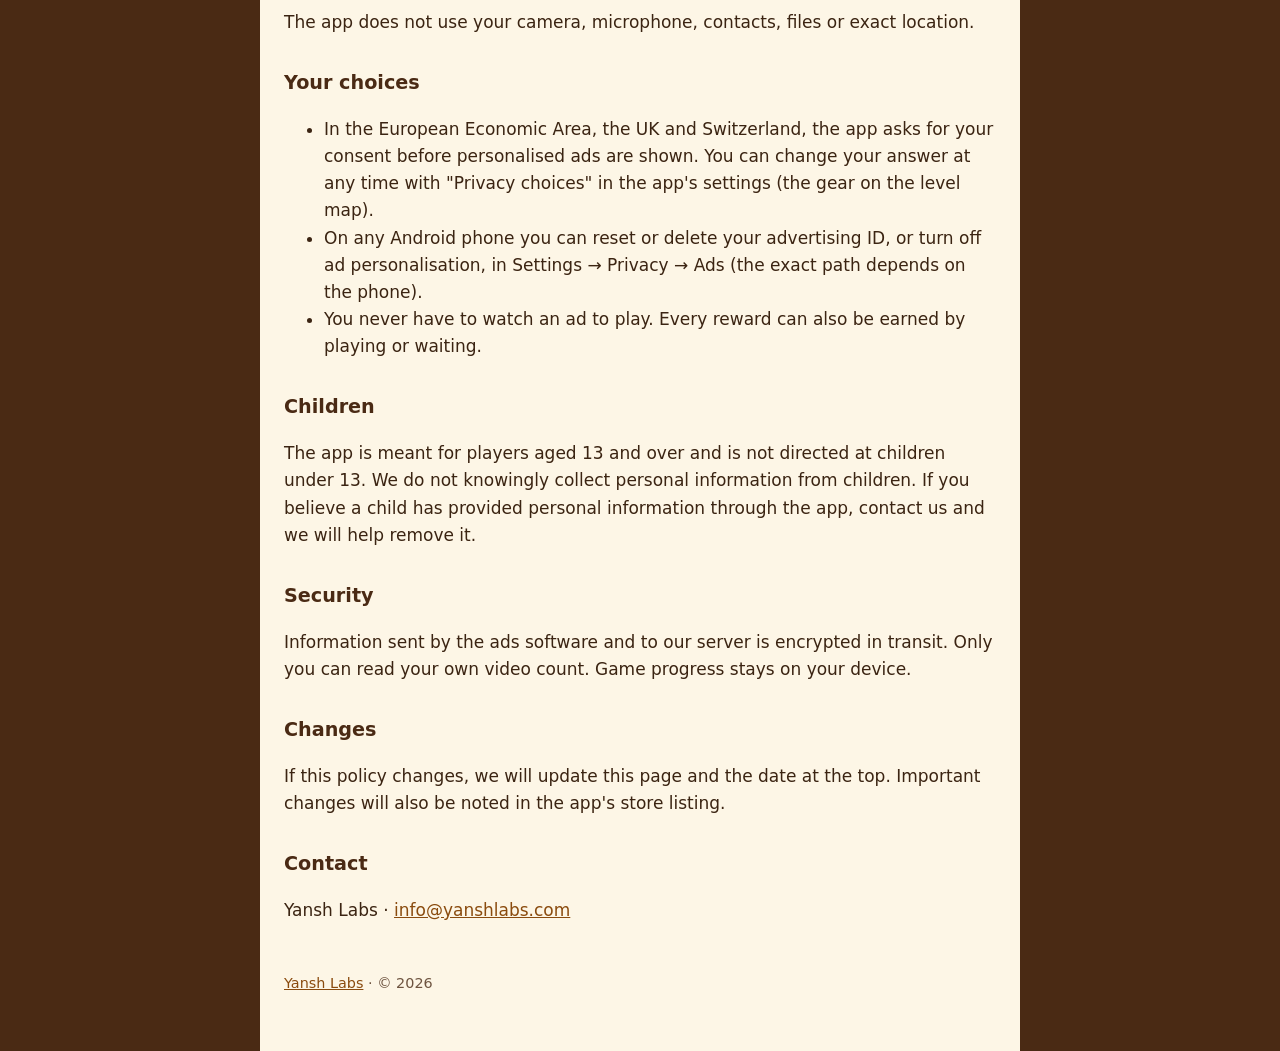
==== commit f6d0b030: "Privacy: no vibration any more" ====
--- a/privacy.html
+++ b/privacy.html
@@ -85,7 +85,6 @@
           <strong>Notifications</strong>, only if you turn on "remind me" in the lives panel. The
           reminder that your lives are full is set up on your phone; nothing is sent to us.
         </li>
-        <li><strong>Vibration</strong>, for a short buzz on big blasts.</li>
       </ul>
       <p>The app does not use your camera, microphone, contacts, files or exact location.</p>
 
